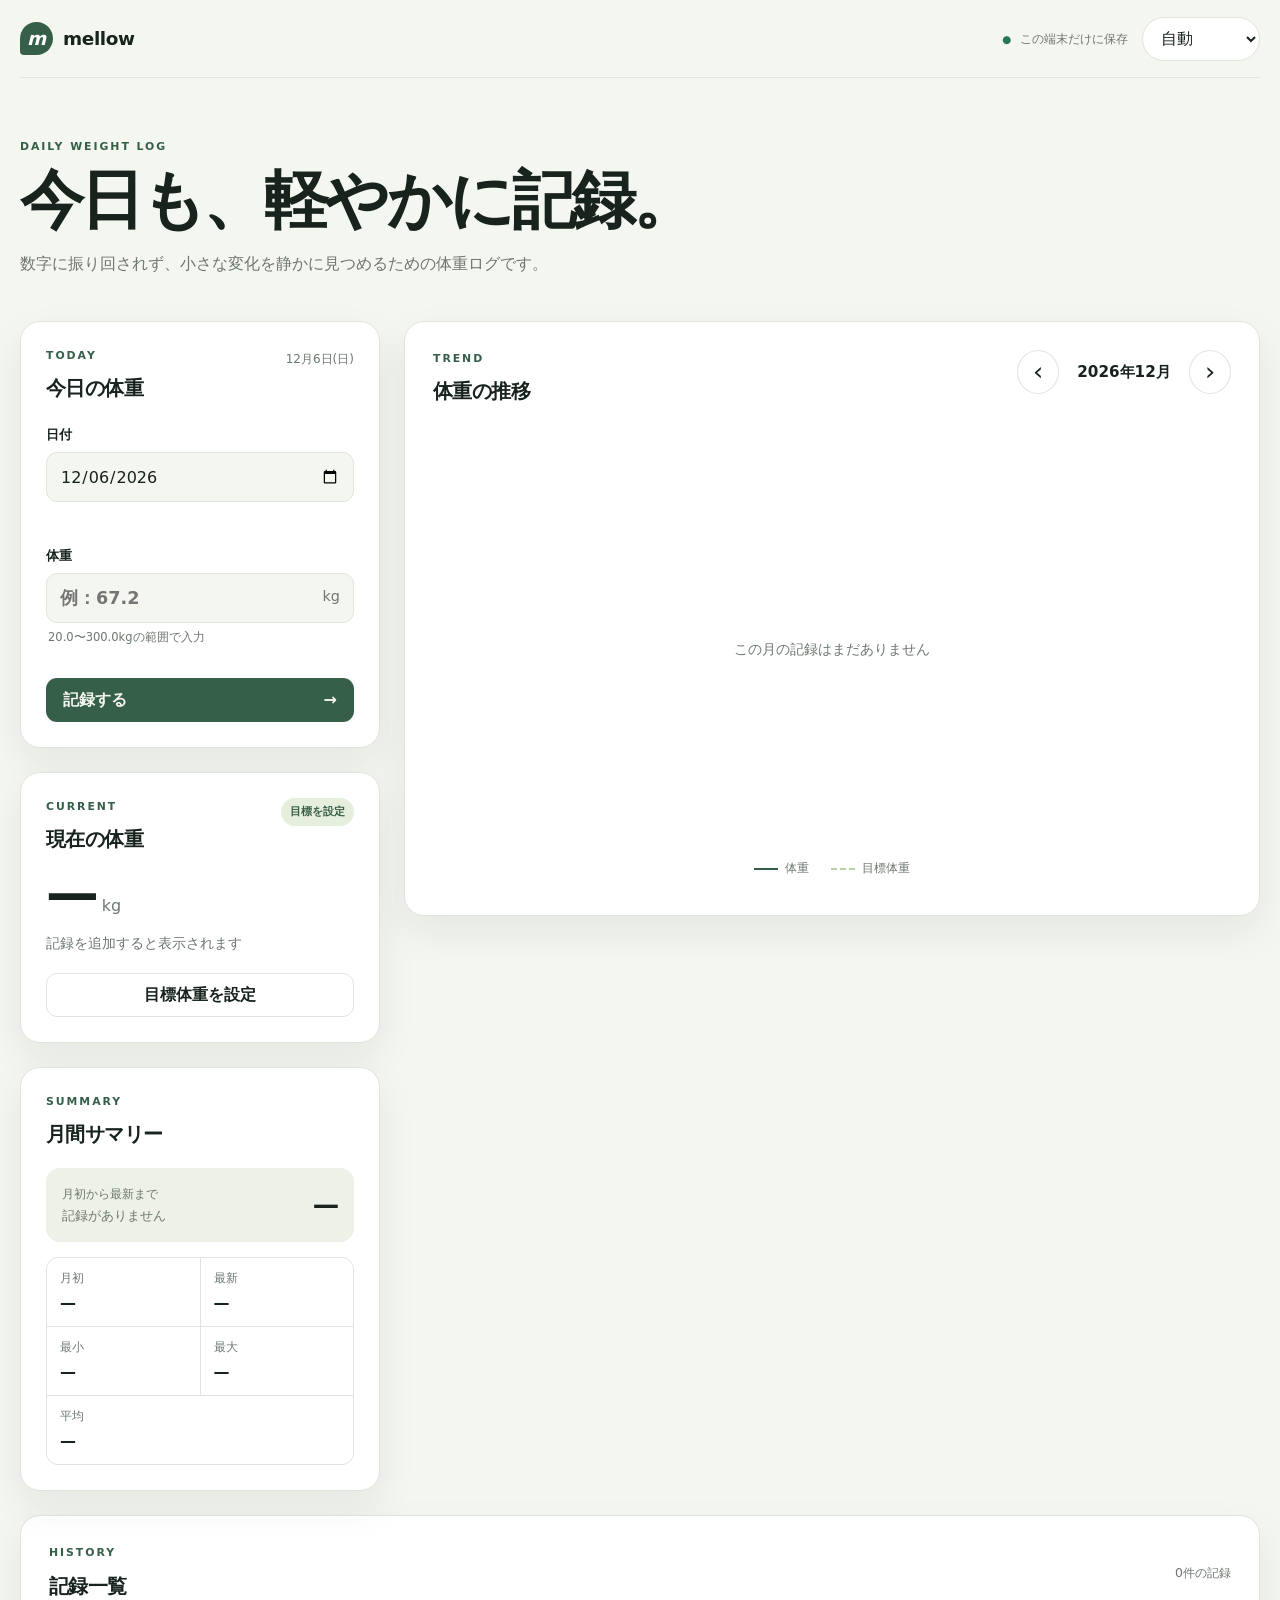
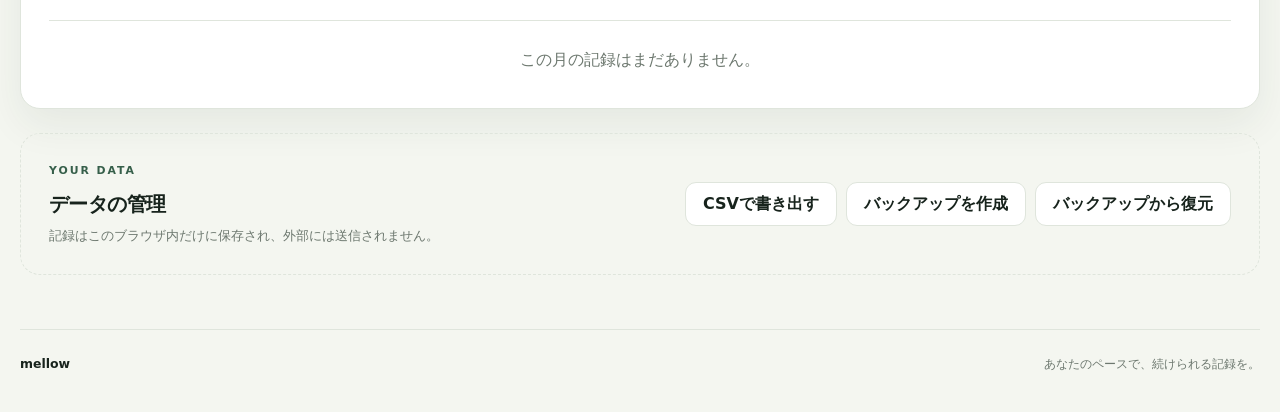
==== index.html @ f6ac151b "Add files via upload" ====
<!doctype html>
<html lang="ja" data-theme="auto">
  <head>
    <meta charset="UTF-8" />
    <meta name="viewport" content="width=device-width, initial-scale=1.0, viewport-fit=cover" />
    <meta name="theme-color" content="#f7f8f3" />
    <meta name="description" content="体重を端末内だけで記録・振り返りできる軽量ライフログアプリ" />
    <meta name="apple-mobile-web-app-capable" content="yes" />
    <meta name="apple-mobile-web-app-status-bar-style" content="default" />
    <meta name="apple-mobile-web-app-title" content="mellow" />
    <title>mellow — 体重記録</title>
    <link rel="icon" href="[data-uri]" />
    <link rel="apple-touch-icon" href="./icons/icon-180.png" />
    <link rel="manifest" href="./manifest.webmanifest" />
    <link rel="stylesheet" href="./styles.css?v=3" />
  </head>
  <body>
    <div class="app-shell">
      <header class="topbar">
        <a class="brand" href="#top" aria-label="mellow ホーム">
          <span class="brand-mark" aria-hidden="true">m</span>
          <span>mellow</span>
        </a>
        <div class="header-actions">
          <span class="local-only"><span aria-hidden="true">●</span> この端末だけに保存</span>
          <label class="theme-control">
            <span class="sr-only">表示テーマ</span>
            <select id="themeSelect" aria-label="表示テーマ">
              <option value="auto">自動</option>
              <option value="light">ライト</option>
              <option value="dark">ダーク</option>
            </select>
          </label>
        </div>
      </header>

      <main id="top">
        <section class="hero" aria-labelledby="pageTitle">
          <p class="eyebrow">DAILY WEIGHT LOG</p>
          <h1 id="pageTitle">今日も、軽やかに記録。</h1>
          <p>数字に振り回されず、小さな変化を静かに見つめるための体重ログです。</p>
        </section>

        <div class="dashboard">
            <section class="card entry-card" aria-labelledby="entryTitle">
              <div class="section-heading">
                <div>
                  <p class="section-kicker">TODAY</p>
                  <h2 id="entryTitle">今日の体重</h2>
                </div>
                <span class="today-badge" id="todayBadge"></span>
              </div>
              <form id="weightForm" novalidate>
                <div class="field">
                  <label for="dateInput">日付</label>
                  <input id="dateInput" name="date" type="date" required />
                  <p class="field-error" id="dateError" role="alert"></p>
                </div>
                <div class="field">
                  <label for="weightInput">体重</label>
                  <div class="unit-input">
                    <input id="weightInput" name="weight" type="number" inputmode="decimal" min="20" max="300" step="0.1" placeholder="例：67.2" required aria-describedby="weightHint weightError" />
                    <span>kg</span>
                  </div>
                  <p class="field-hint" id="weightHint">20.0〜300.0kgの範囲で入力</p>
                  <p class="field-error" id="weightError" role="alert"></p>
                </div>
                <button class="primary-button" type="submit" id="submitButton">記録する <span aria-hidden="true">→</span></button>
                <button class="text-button hidden" type="button" id="cancelEditButton">編集をキャンセル</button>
              </form>
            </section>

            <section class="card current-card" aria-labelledby="currentTitle">
              <div class="section-heading compact">
                <div>
                  <p class="section-kicker">CURRENT</p>
                  <h2 id="currentTitle">現在の体重</h2>
                </div>
                <span class="status-pill" id="goalStatus">目標を設定</span>
              </div>
              <div class="current-value"><strong id="currentWeight">—</strong><span>kg</span></div>
              <p class="goal-distance" id="goalDistance">記録を追加すると表示されます</p>
              <button class="secondary-button" type="button" id="openGoalButton">目標体重を設定</button>
            </section>

            <section class="card summary-card" aria-labelledby="summaryTitle">
              <div class="section-heading compact">
                <div>
                  <p class="section-kicker">SUMMARY</p>
                  <h2 id="summaryTitle">月間サマリー</h2>
                </div>
              </div>
              <div class="change-block neutral" id="changeBlock">
                <span>月初から最新まで</span>
                <strong id="changeValue">—</strong>
                <small id="changeRoute">記録がありません</small>
              </div>
              <dl class="summary-grid">
                <div><dt>月初</dt><dd id="firstWeight">—</dd></div>
                <div><dt>最新</dt><dd id="latestWeight">—</dd></div>
                <div><dt>最小</dt><dd id="minWeight">—</dd></div>
                <div><dt>最大</dt><dd id="maxWeight">—</dd></div>
                <div class="wide"><dt>平均</dt><dd id="avgWeight">—</dd></div>
              </dl>
            </section>
            <section class="card chart-card" aria-labelledby="chartTitle">
              <div class="chart-header">
                <div>
                  <p class="section-kicker">TREND</p>
                  <h2 id="chartTitle">体重の推移</h2>
                </div>
                <nav class="month-nav" aria-label="表示月の変更">
                  <button type="button" id="prevMonth" aria-label="前月を表示">‹</button>
                  <strong id="monthLabel" aria-live="polite"></strong>
                  <button type="button" id="nextMonth" aria-label="翌月を表示">›</button>
                </nav>
              </div>
              <div class="chart-wrap">
                <canvas id="weightChart" role="img" aria-label="選択月の体重推移グラフ"></canvas>
                <div class="chart-empty hidden" id="chartEmpty">この月の記録はまだありません</div>
              </div>
              <div class="chart-legend" aria-hidden="true"><span><i class="legend-line"></i>体重</span><span><i class="legend-dash"></i>目標体重</span></div>
            </section>
        </div>

        <section class="card records-card" aria-labelledby="recordsTitle">
          <div class="records-header">
            <div>
              <p class="section-kicker">HISTORY</p>
              <h2 id="recordsTitle">記録一覧</h2>
            </div>
            <span id="recordCount">0件の記録</span>
          </div>
          <div id="recordsList" class="records-list"></div>
          <p id="recordsEmpty" class="empty-message">この月の記録はまだありません。</p>
        </section>

        <section class="data-section" aria-labelledby="dataTitle">
          <div>
            <p class="section-kicker">YOUR DATA</p>
            <h2 id="dataTitle">データの管理</h2>
            <p>記録はこのブラウザ内だけに保存され、外部には送信されません。</p>
          </div>
          <div class="data-actions">
            <button class="secondary-button" type="button" id="exportCsvButton">CSVで書き出す</button>
            <button class="secondary-button" type="button" id="backupButton">バックアップを作成</button>
            <label class="secondary-button file-button">バックアップから復元<input id="restoreInput" type="file" accept="application/json,.json" /></label>
          </div>
        </section>
      </main>
      <footer><span>mellow</span><p>あなたのペースで、続けられる記録を。</p></footer>
    </div>

    <dialog id="goalDialog" aria-labelledby="goalDialogTitle">
      <form method="dialog" id="goalForm">
        <div class="dialog-heading"><div><p class="section-kicker">GOAL</p><h2 id="goalDialogTitle">目標体重を設定</h2></div><button value="cancel" class="icon-button" aria-label="閉じる">×</button></div>
        <div class="field"><label for="goalInput">目標体重</label><div class="unit-input"><input id="goalInput" type="number" inputmode="decimal" min="20" max="300" step="0.1" placeholder="例：63.0" /><span>kg</span></div><p class="field-error" id="goalError" role="alert"></p></div>
        <div class="dialog-actions"><button type="button" class="text-button" id="removeGoalButton">目標を削除</button><button type="submit" class="primary-button" value="save">保存する</button></div>
      </form>
    </dialog>

    <dialog id="deleteDialog" aria-labelledby="deleteDialogTitle">
      <form method="dialog">
        <h2 id="deleteDialogTitle">この記録を削除しますか？</h2>
        <p id="deleteDescription"></p>
        <div class="dialog-actions"><button value="cancel" class="secondary-button">キャンセル</button><button value="confirm" class="danger-button" id="confirmDeleteButton">削除する</button></div>
      </form>
    </dialog>
    <div class="toast" id="toast" role="status" aria-live="polite"></div>
    <script src="./app.js?v=3" defer></script>
  </body>
</html>
---- styles.css ----
:root {
  color-scheme: light;
  --bg: #f4f6f0;
  --surface: #ffffff;
  --surface-soft: #edf1e8;
  --ink: #17231c;
  --muted: #6d786f;
  --line: #dfe5dc;
  --accent: #365f4a;
  --accent-2: #b9d2a5;
  --accent-soft: #e6efdc;
  --good: #28765a;
  --bad: #bd5b4b;
  --shadow: 0 16px 40px rgba(31, 52, 40, 0.07);
}

[data-theme="dark"] {
  color-scheme: dark;
  --bg: #111714;
  --surface: #1a231e;
  --surface-soft: #222e27;
  --ink: #edf2ed;
  --muted: #a7b2aa;
  --line: #344139;
  --accent: #acd097;
  --accent-2: #739465;
  --accent-soft: #293a2e;
  --good: #83d6b4;
  --bad: #f09a8a;
  --shadow: 0 18px 45px rgba(0, 0, 0, 0.22);
}

@media (prefers-color-scheme: dark) {
  [data-theme="auto"] {
    color-scheme: dark;
    --bg: #111714; --surface: #1a231e; --surface-soft: #222e27; --ink: #edf2ed;
    --muted: #a7b2aa; --line: #344139; --accent: #acd097; --accent-2: #739465;
    --accent-soft: #293a2e; --good: #83d6b4; --bad: #f09a8a; --shadow: 0 18px 45px rgba(0,0,0,.22);
  }
}

* { box-sizing: border-box; }
html { scroll-behavior: smooth; }
body { margin: 0; background: var(--bg); color: var(--ink); font-family: Inter, "Noto Sans JP", "Hiragino Sans", "Yu Gothic", system-ui, sans-serif; font-size: 16px; line-height: 1.6; }
button, input, select { font: inherit; }
button, select, .file-button { min-height: 44px; }
button, .file-button { cursor: pointer; }
button:focus-visible, input:focus-visible, select:focus-visible, .file-button:focus-within { outline: 3px solid color-mix(in srgb, var(--accent) 45%, transparent); outline-offset: 2px; }
.sr-only { position: absolute; width: 1px; height: 1px; padding: 0; margin: -1px; overflow: hidden; clip: rect(0,0,0,0); white-space: nowrap; border: 0; }
.hidden { display: none !important; }

.app-shell { width: min(1240px, calc(100% - 40px)); margin: 0 auto; }
.topbar { min-height: 78px; display: flex; align-items: center; justify-content: space-between; border-bottom: 1px solid var(--line); }
.brand { display: inline-flex; align-items: center; gap: 10px; color: var(--ink); text-decoration: none; font-weight: 700; font-size: 1.15rem; letter-spacing: -.02em; }
.brand-mark { display: grid; place-items: center; width: 33px; height: 33px; border-radius: 50% 50% 50% 12%; color: #fff; background: var(--accent); font-style: italic; }
.header-actions { display: flex; align-items: center; gap: 14px; }
.local-only { font-size: .78rem; color: var(--muted); }
.local-only span { color: var(--good); font-size: .65rem; margin-right: 5px; }
.theme-control select { border: 1px solid var(--line); border-radius: 999px; padding: 0 34px 0 14px; color: var(--ink); background: var(--surface); }

.hero { padding: 60px 0 44px; max-width: 690px; }
.eyebrow, .section-kicker { margin: 0 0 8px; color: var(--accent); font-size: .68rem; font-weight: 700; letter-spacing: .18em; }
.hero h1 { margin: 0 0 12px; font-size: clamp(2.1rem, 5vw, 4rem); line-height: 1.18; letter-spacing: -.055em; }
.hero > p:last-child { margin: 0; color: var(--muted); font-size: 1.02rem; }

.dashboard { display: grid; grid-template-columns: minmax(300px, 360px) minmax(0, 1fr); gap: 24px; align-items: start; }
.entry-card { grid-column: 1; grid-row: 1; }
.current-card { grid-column: 1; grid-row: 2; }
.summary-card { grid-column: 1; grid-row: 3; }
.chart-card { grid-column: 2; grid-row: 1 / span 3; }
.card { background: var(--surface); border: 1px solid var(--line); border-radius: 20px; box-shadow: var(--shadow); }
.entry-card, .current-card, .summary-card { padding: 25px; }
.section-heading, .chart-header, .records-header, .dialog-heading { display: flex; justify-content: space-between; align-items: flex-start; gap: 16px; }
.section-heading h2, .chart-header h2, .records-header h2, .data-section h2, dialog h2 { margin: 0; font-size: 1.25rem; letter-spacing: -.03em; }
.today-badge { font-size: .75rem; color: var(--muted); padding-top: 3px; }
.field { margin-top: 20px; }
.field label { display: block; margin-bottom: 7px; font-size: .82rem; font-weight: 600; }
input { width: 100%; height: 50px; border: 1px solid var(--line); border-radius: 11px; padding: 0 13px; background: var(--bg); color: var(--ink); transition: border-color .2s, box-shadow .2s; }
input:focus { border-color: var(--accent); box-shadow: 0 0 0 3px color-mix(in srgb, var(--accent) 12%, transparent); outline: 0; }
.unit-input { position: relative; }
.unit-input input { padding-right: 50px; font-size: 1.1rem; font-weight: 600; }
.unit-input span { position: absolute; right: 14px; top: 12px; color: var(--muted); font-size: .9rem; }
.field-hint, .field-error { min-height: 18px; margin: 5px 2px 0; font-size: .72rem; }
.field-hint { color: var(--muted); }
.field-error { color: var(--bad); font-weight: 600; }
.primary-button, .secondary-button, .danger-button, .text-button, .icon-button { border: 0; border-radius: 11px; padding: 0 17px; font-weight: 600; }
.primary-button { width: 100%; margin-top: 8px; display: flex; align-items: center; justify-content: space-between; background: var(--accent); color: var(--bg); }
.secondary-button { border: 1px solid var(--line); background: var(--surface); color: var(--ink); }
.danger-button { background: var(--bad); color: white; }
.text-button { background: transparent; color: var(--muted); }
#cancelEditButton { width: 100%; margin-top: 4px; }
.status-pill { border-radius: 999px; padding: 5px 9px; background: var(--accent-soft); color: var(--accent); font-size: .7rem; font-weight: 700; }
.current-value { margin: 12px 0 0; line-height: 1; }
.current-value strong { font-size: 3.3rem; letter-spacing: -.06em; }
.current-value span { margin-left: 6px; color: var(--muted); }
.goal-distance { margin: 12px 0 18px; color: var(--muted); font-size: .88rem; }
.current-card .secondary-button { width: 100%; }

.change-block { margin: 18px 0 15px; padding: 16px; border-radius: 14px; background: var(--surface-soft); display: grid; grid-template-columns: 1fr auto; align-items: end; }
.change-block span { font-size: .74rem; color: var(--muted); }
.change-block strong { grid-row: span 2; font-size: 1.65rem; letter-spacing: -.04em; }
.change-block small { color: var(--muted); }
.change-block.loss strong { color: var(--good); }
.change-block.gain strong { color: var(--bad); }
.summary-grid { margin: 0; display: grid; grid-template-columns: 1fr 1fr; gap: 1px; background: var(--line); border: 1px solid var(--line); border-radius: 12px; overflow: hidden; }
.summary-grid div { background: var(--surface); padding: 11px 13px; }
.summary-grid .wide { grid-column: 1 / -1; }
.summary-grid dt { color: var(--muted); font-size: .72rem; }
.summary-grid dd { margin: 2px 0 0; font-weight: 700; }

.chart-card { padding: 28px; min-height: 595px; }
.month-nav { display: grid; grid-template-columns: 42px minmax(120px, auto) 42px; align-items: center; gap: 5px; }
.month-nav button { border: 1px solid var(--line); border-radius: 50%; background: var(--surface); color: var(--ink); font-size: 1.6rem; line-height: 1; }
.month-nav strong { text-align: center; font-size: .95rem; }
.chart-wrap { position: relative; height: 420px; margin-top: 32px; }
#weightChart { width: 100%; height: 100%; display: block; }
.chart-empty { position: absolute; inset: 0; display: grid; place-items: center; color: var(--muted); font-size: .9rem; }
.chart-legend { display: flex; justify-content: center; gap: 22px; color: var(--muted); font-size: .72rem; }
.chart-legend span { display: flex; align-items: center; gap: 7px; }
.chart-legend i { width: 24px; height: 0; border-top: 2px solid var(--accent); }
.chart-legend .legend-dash { border-top-style: dashed; border-color: var(--accent-2); }

.records-card { margin-top: 24px; padding: 28px; }
.records-header { align-items: center; padding-bottom: 18px; border-bottom: 1px solid var(--line); }
.records-header > span { color: var(--muted); font-size: .78rem; }
.record-row { display: grid; grid-template-columns: 1fr auto auto; gap: 18px; align-items: center; padding: 17px 4px; border-bottom: 1px solid var(--line); }
.record-date { display: flex; align-items: baseline; gap: 10px; }
.record-date strong { min-width: 44px; font-size: 1.3rem; }
.record-date span { color: var(--muted); font-size: .78rem; }
.record-weight { font-size: 1.16rem; font-weight: 700; }
.record-actions { display: flex; gap: 6px; }
.record-actions button { min-width: 48px; border: 0; background: transparent; color: var(--muted); font-size: .8rem; }
.record-actions .delete { color: var(--bad); }
.empty-message { margin: 26px 0 8px; text-align: center; color: var(--muted); }

.data-section { margin: 24px 0 54px; padding: 28px; display: flex; justify-content: space-between; align-items: center; gap: 28px; border: 1px dashed var(--line); border-radius: 20px; }
.data-section p:last-child { margin: 5px 0 0; color: var(--muted); font-size: .82rem; }
.data-actions { display: flex; flex-wrap: wrap; justify-content: flex-end; gap: 9px; }
.file-button { display: inline-flex; align-items: center; padding: 0 17px; }
.file-button input { position: absolute; width: 1px; height: 1px; opacity: 0; pointer-events: none; }
footer { padding: 24px 0 38px; display: flex; justify-content: space-between; border-top: 1px solid var(--line); color: var(--muted); font-size: .78rem; }
footer span { color: var(--ink); font-weight: 700; }
footer p { margin: 0; }

dialog { width: min(440px, calc(100% - 32px)); border: 1px solid var(--line); border-radius: 20px; padding: 26px; background: var(--surface); color: var(--ink); box-shadow: 0 24px 80px rgba(0,0,0,.25); }
dialog::backdrop { background: rgba(14, 24, 18, .55); backdrop-filter: blur(4px); }
.icon-button { width: 44px; padding: 0; background: var(--surface-soft); color: var(--muted); font-size: 1.5rem; }
.dialog-actions { margin-top: 24px; display: flex; justify-content: flex-end; gap: 9px; }
.dialog-actions .primary-button { width: auto; margin: 0; }
.toast { position: fixed; left: 50%; bottom: calc(24px + env(safe-area-inset-bottom, 0px)); z-index: 10; transform: translate(-50%, 20px); padding: 11px 18px; border-radius: 999px; background: var(--ink); color: var(--bg); font-size: .82rem; box-shadow: var(--shadow); opacity: 0; pointer-events: none; transition: .25s ease; }
.toast.show { opacity: 1; transform: translate(-50%, 0); }

@media (max-width: 820px) {
  .app-shell { width: min(100% - 28px, 680px); }
  .topbar { min-height: 68px; }
  .local-only { display: none; }
  .hero { padding: 38px 2px 30px; }
  .hero h1 { font-size: 2.35rem; }
  .dashboard { display: flex; flex-direction: column; align-items: stretch; gap: 18px; }
  .entry-card, .current-card, .summary-card, .chart-card { width: auto; min-width: 0; align-self: stretch; grid-column: auto; grid-row: auto; }
  .entry-card { order: 1; }
  .current-card { order: 2; }
  .chart-card { order: 3; }
  .summary-card { order: 4; }
  .records-card { order: 5; }
  .chart-card { width: 100%; min-height: 455px; padding: 22px 17px; }
  .chart-wrap { height: 310px; margin-top: 22px; }
  .month-nav { grid-template-columns: 40px minmax(104px, auto) 40px; }
  .records-card { margin-top: 18px; padding: 22px 18px; }
  .data-section { flex-direction: column; align-items: stretch; }
  .data-actions { justify-content: stretch; }
  .data-actions > * { flex: 1 1 100%; justify-content: center; text-align: center; }
}

@supports (padding: env(safe-area-inset-left)) {
  body { padding-left: env(safe-area-inset-left); padding-right: env(safe-area-inset-right); }
  .topbar { padding-top: env(safe-area-inset-top); }
  footer { padding-bottom: calc(38px + env(safe-area-inset-bottom)); }
}

@media (max-width: 480px) {
  .app-shell { width: calc(100% - 22px); }
  .topbar { min-height: 62px; }
  .brand { gap: 8px; font-size: 1rem; }
  .brand-mark { width: 30px; height: 30px; }
  .theme-control select { max-width: 104px; padding-left: 12px; }
  .hero { padding: 30px 2px 25px; }
  .hero h1 { font-size: 2rem; }
  .hero > p:last-child { font-size: .94rem; }
  .entry-card, .current-card, .summary-card { padding: 21px 18px; }
  .card { border-radius: 17px; }
  .chart-header { display: block; }
  .month-nav { margin-top: 16px; width: 100%; grid-template-columns: 44px 1fr 44px; }
  .chart-card { min-height: 420px; padding: 21px 14px 17px; }
  .chart-wrap { height: 280px; margin-top: 18px; }
  .chart-legend { margin-top: 3px; }
  .current-value strong { font-size: 3rem; }
  .records-header { gap: 10px; }
  .record-row { grid-template-columns: 1fr auto; gap: 8px 14px; }
  .record-actions { grid-column: 1 / -1; justify-content: flex-end; }
  .record-actions button { min-height: 42px; }
  footer { display: block; }
  footer p { margin-top: 4px; }
}

@media (max-width: 350px) {
  .app-shell { width: calc(100% - 16px); }
  .hero h1 { font-size: 1.75rem; }
  .entry-card, .current-card, .summary-card, .records-card { padding-left: 15px; padding-right: 15px; }
  .section-heading { gap: 8px; }
  .status-pill { max-width: 112px; text-align: center; }
  .change-block { grid-template-columns: 1fr; }
  .change-block strong { grid-row: auto; margin: 4px 0; }
}

@media (prefers-reduced-motion: reduce) { *, *::before, *::after { scroll-behavior: auto !important; transition: none !important; } }
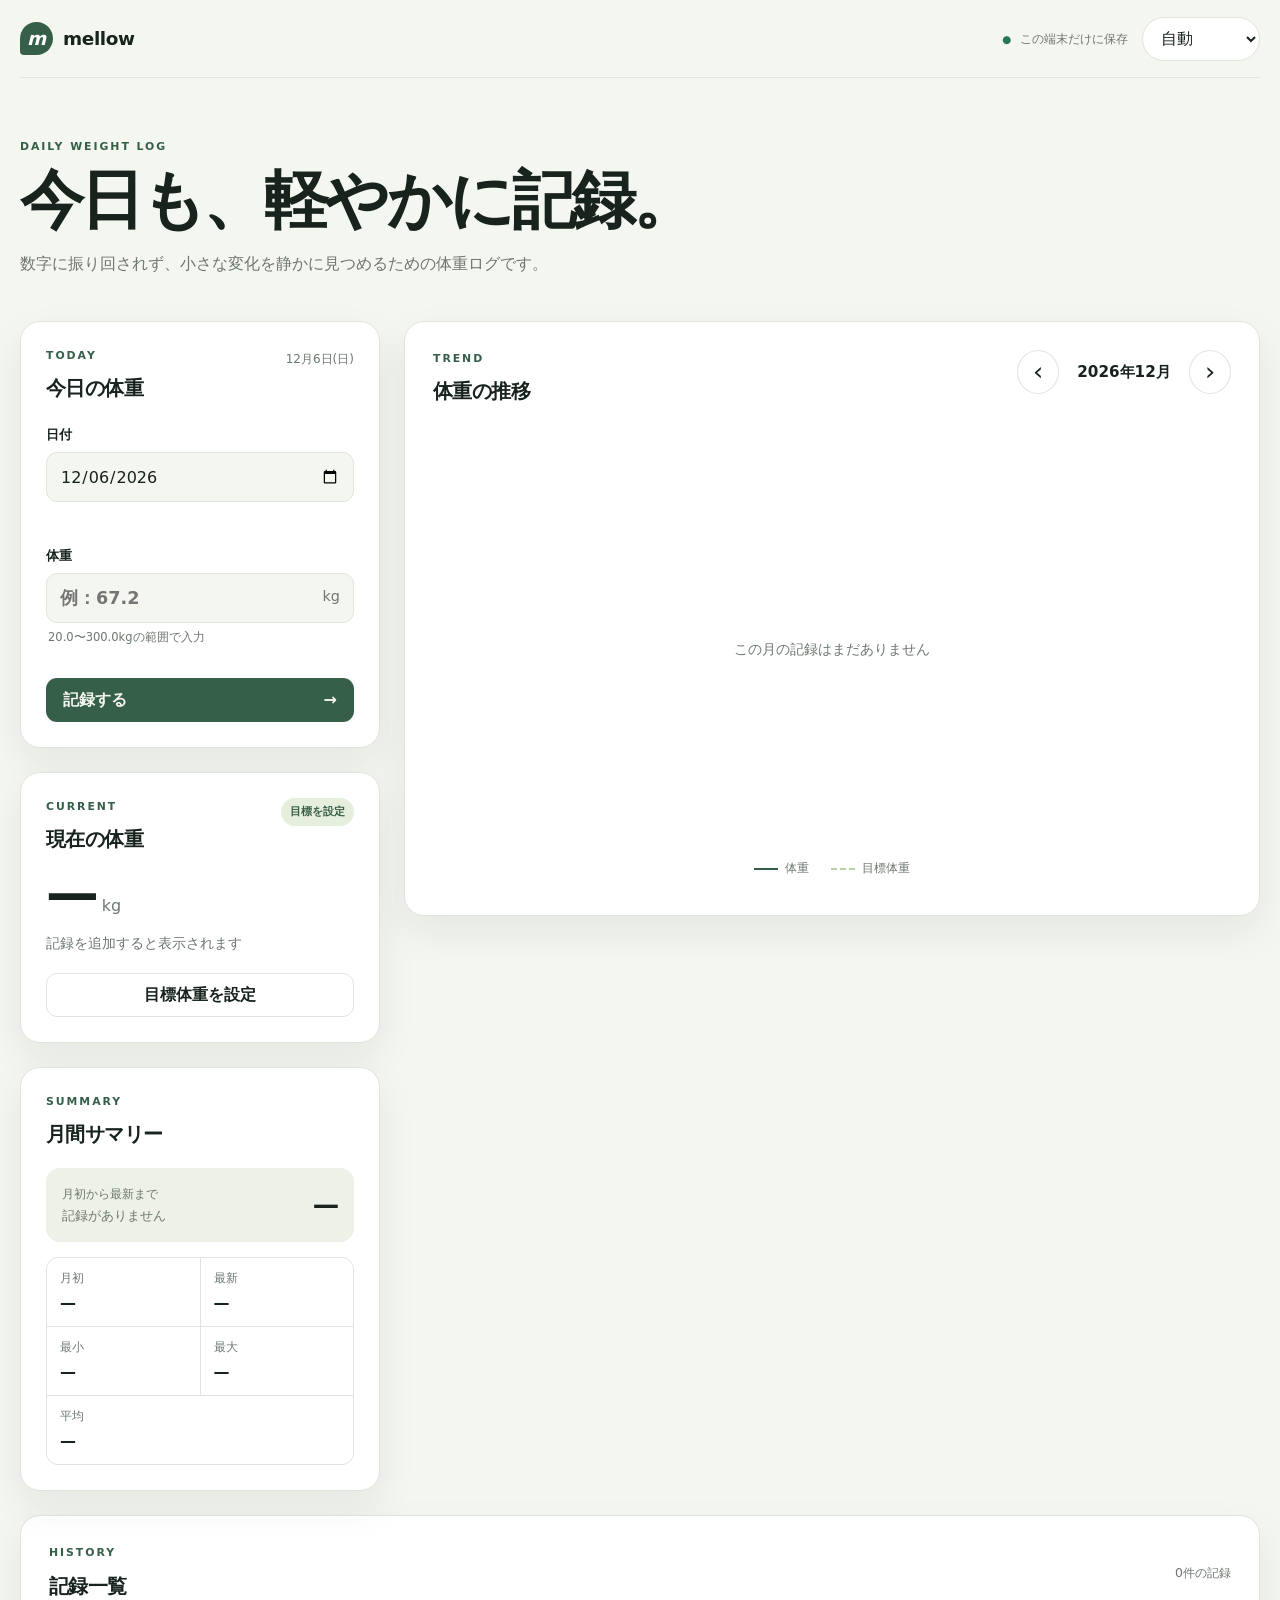
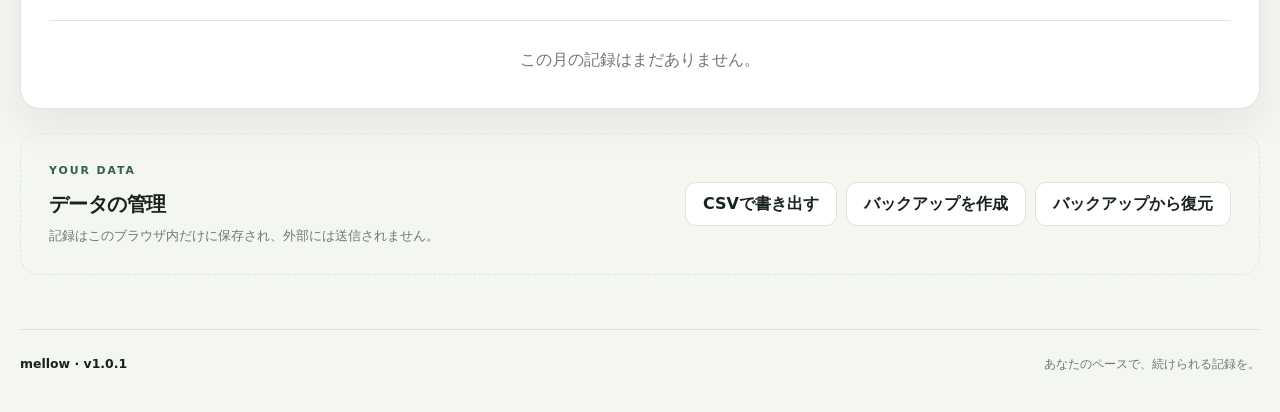
==== commit 4814bd1d: "バージョン表示を追加する（v1.0.1）" ====
--- a/index.html
+++ b/index.html
@@ -148,7 +148,7 @@
           </div>
         </section>
       </main>
-      <footer><span>mellow</span><p>あなたのペースで、続けられる記録を。</p></footer>
+      <footer><span>mellow · v1.0.1</span><p>あなたのペースで、続けられる記録を。</p></footer>
     </div>
 
     <dialog id="goalDialog" aria-labelledby="goalDialogTitle">
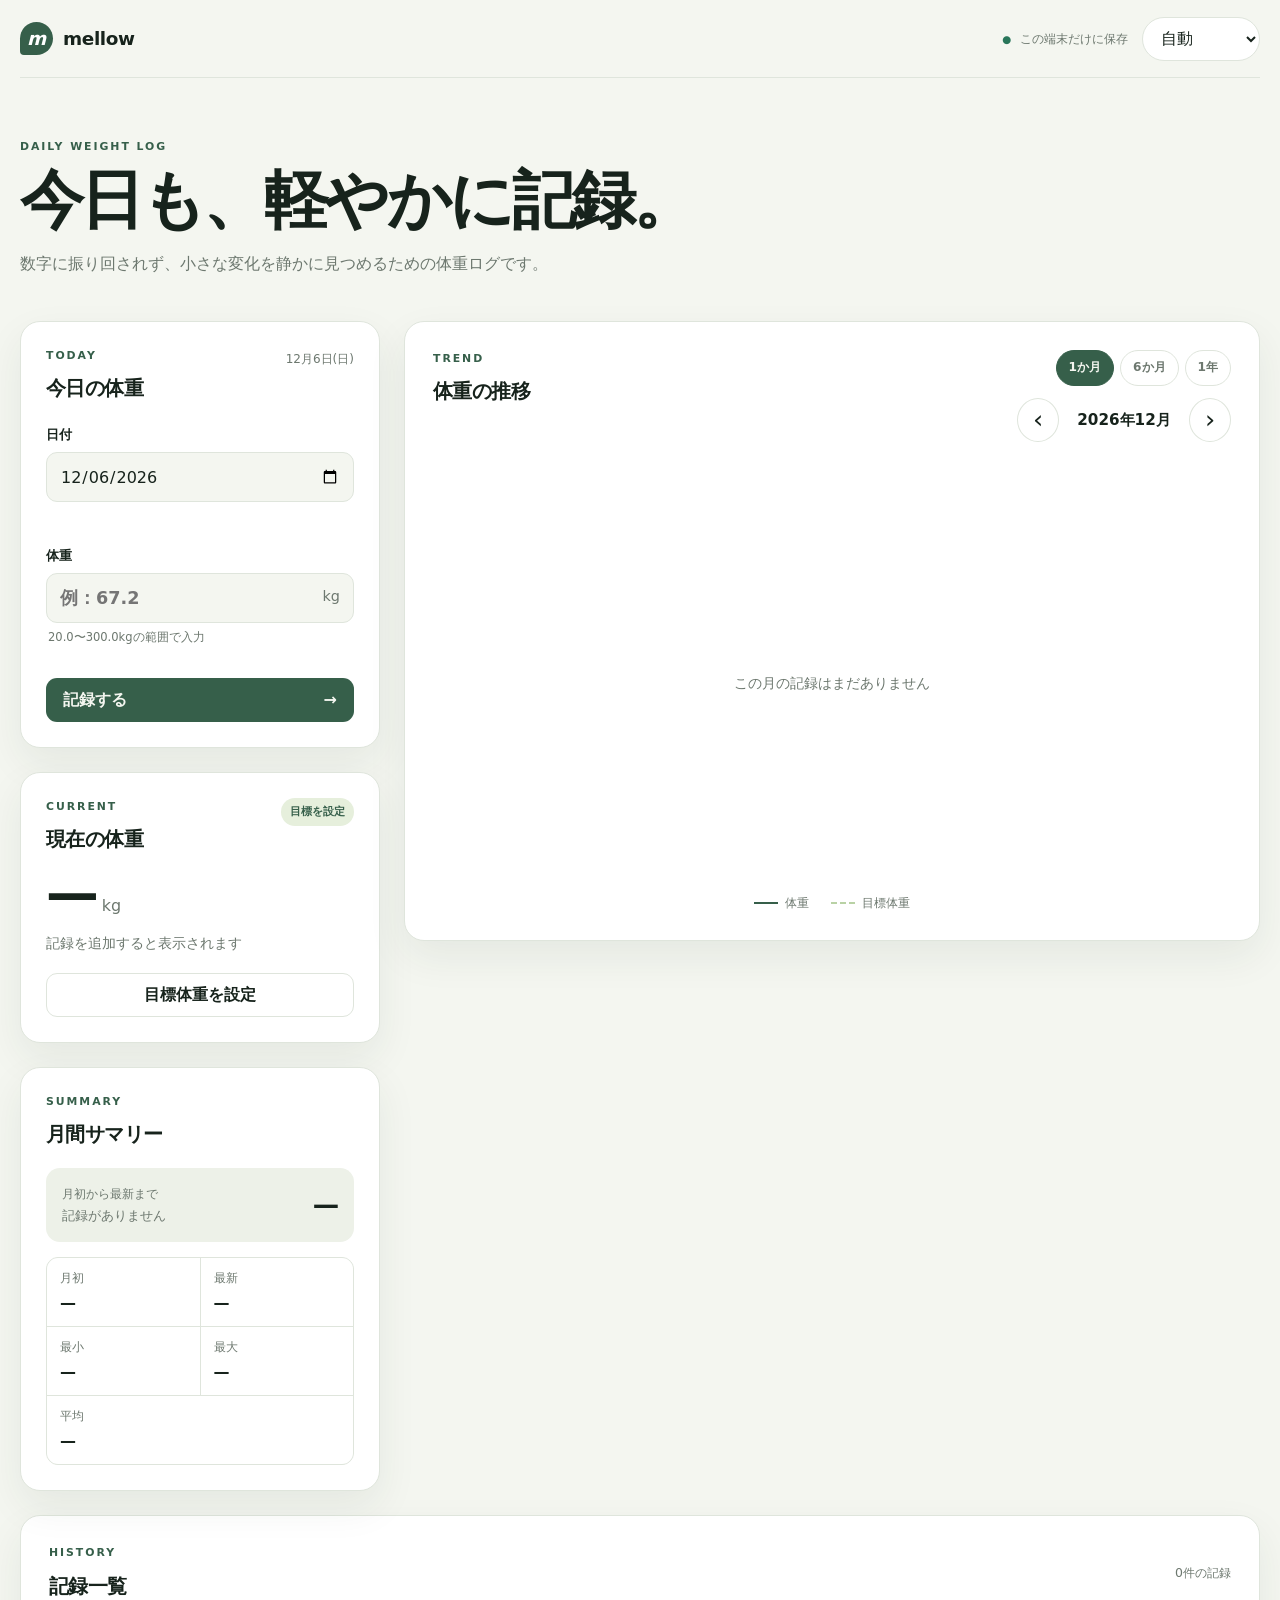
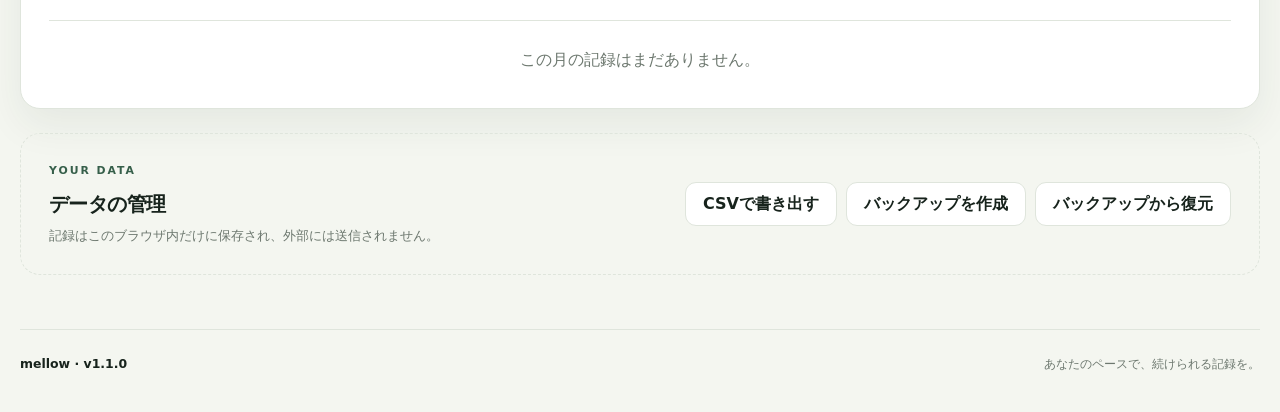
==== commit 525c5151: "体重グラフの表示期間と目盛りを改善（v1.1.0）" ====
--- a/index.html
+++ b/index.html
@@ -12,7 +12,7 @@
     <link rel="icon" href="[data-uri]" />
     <link rel="apple-touch-icon" href="./icons/icon-180.png" />
     <link rel="manifest" href="./manifest.webmanifest" />
-    <link rel="stylesheet" href="./styles.css?v=3" />
+    <link rel="stylesheet" href="./styles.css?v=4" />
   </head>
   <body>
     <div class="app-shell">
@@ -109,11 +109,18 @@
                   <p class="section-kicker">TREND</p>
                   <h2 id="chartTitle">体重の推移</h2>
                 </div>
-                <nav class="month-nav" aria-label="表示月の変更">
-                  <button type="button" id="prevMonth" aria-label="前月を表示">‹</button>
-                  <strong id="monthLabel" aria-live="polite"></strong>
-                  <button type="button" id="nextMonth" aria-label="翌月を表示">›</button>
-                </nav>
+                <div class="chart-controls">
+                  <div class="period-tabs" role="group" aria-label="グラフの表示期間">
+                    <button type="button" data-period="month" aria-pressed="true">1か月</button>
+                    <button type="button" data-period="halfYear" aria-pressed="false">6か月</button>
+                    <button type="button" data-period="year" aria-pressed="false">1年</button>
+                  </div>
+                  <nav class="month-nav" aria-label="表示期間の変更">
+                    <button type="button" id="prevMonth" aria-label="前の月を基準に表示">‹</button>
+                    <strong id="monthLabel" aria-live="polite"></strong>
+                    <button type="button" id="nextMonth" aria-label="次の月を基準に表示">›</button>
+                  </nav>
+                </div>
               </div>
               <div class="chart-wrap">
                 <canvas id="weightChart" role="img" aria-label="選択月の体重推移グラフ"></canvas>
@@ -148,7 +155,7 @@
           </div>
         </section>
       </main>
-      <footer><span>mellow · v1.0.1</span><p>あなたのペースで、続けられる記録を。</p></footer>
+      <footer><span>mellow · v1.1.0</span><p>あなたのペースで、続けられる記録を。</p></footer>
     </div>
 
     <dialog id="goalDialog" aria-labelledby="goalDialogTitle">
@@ -167,6 +174,6 @@
       </form>
     </dialog>
     <div class="toast" id="toast" role="status" aria-live="polite"></div>
-    <script src="./app.js?v=3" defer></script>
+    <script src="./app.js?v=4" defer></script>
   </body>
 </html>
--- a/styles.css
+++ b/styles.css
@@ -109,6 +109,10 @@
 .summary-grid dd { margin: 2px 0 0; font-weight: 700; }
 
 .chart-card { padding: 28px; min-height: 595px; }
+.chart-controls { display: flex; flex-direction: column; align-items: flex-end; gap: 12px; }
+.period-tabs { display: flex; gap: 6px; }
+.period-tabs button { min-height: 36px; padding: 0 12px; border: 1px solid var(--line); border-radius: 999px; background: var(--surface); color: var(--muted); font-size: .76rem; font-weight: 700; }
+.period-tabs button[aria-pressed="true"] { border-color: var(--accent); background: var(--accent); color: var(--bg); }
 .month-nav { display: grid; grid-template-columns: 42px minmax(120px, auto) 42px; align-items: center; gap: 5px; }
 .month-nav button { border: 1px solid var(--line); border-radius: 50%; background: var(--surface); color: var(--ink); font-size: 1.6rem; line-height: 1; }
 .month-nav strong { text-align: center; font-size: .95rem; }
@@ -165,6 +169,7 @@
   .records-card { order: 5; }
   .chart-card { width: 100%; min-height: 455px; padding: 22px 17px; }
   .chart-wrap { height: 310px; margin-top: 22px; }
+  .period-tabs button { min-height: 40px; }
   .month-nav { grid-template-columns: 40px minmax(104px, auto) 40px; }
   .records-card { margin-top: 18px; padding: 22px 18px; }
   .data-section { flex-direction: column; align-items: stretch; }
@@ -190,7 +195,10 @@
   .entry-card, .current-card, .summary-card { padding: 21px 18px; }
   .card { border-radius: 17px; }
   .chart-header { display: block; }
-  .month-nav { margin-top: 16px; width: 100%; grid-template-columns: 44px 1fr 44px; }
+  .chart-controls { align-items: stretch; margin-top: 16px; }
+  .period-tabs { width: 100%; }
+  .period-tabs button { flex: 1 1 0; padding: 0 8px; }
+  .month-nav { margin-top: 0; width: 100%; grid-template-columns: 44px 1fr 44px; }
   .chart-card { min-height: 420px; padding: 21px 14px 17px; }
   .chart-wrap { height: 280px; margin-top: 18px; }
   .chart-legend { margin-top: 3px; }
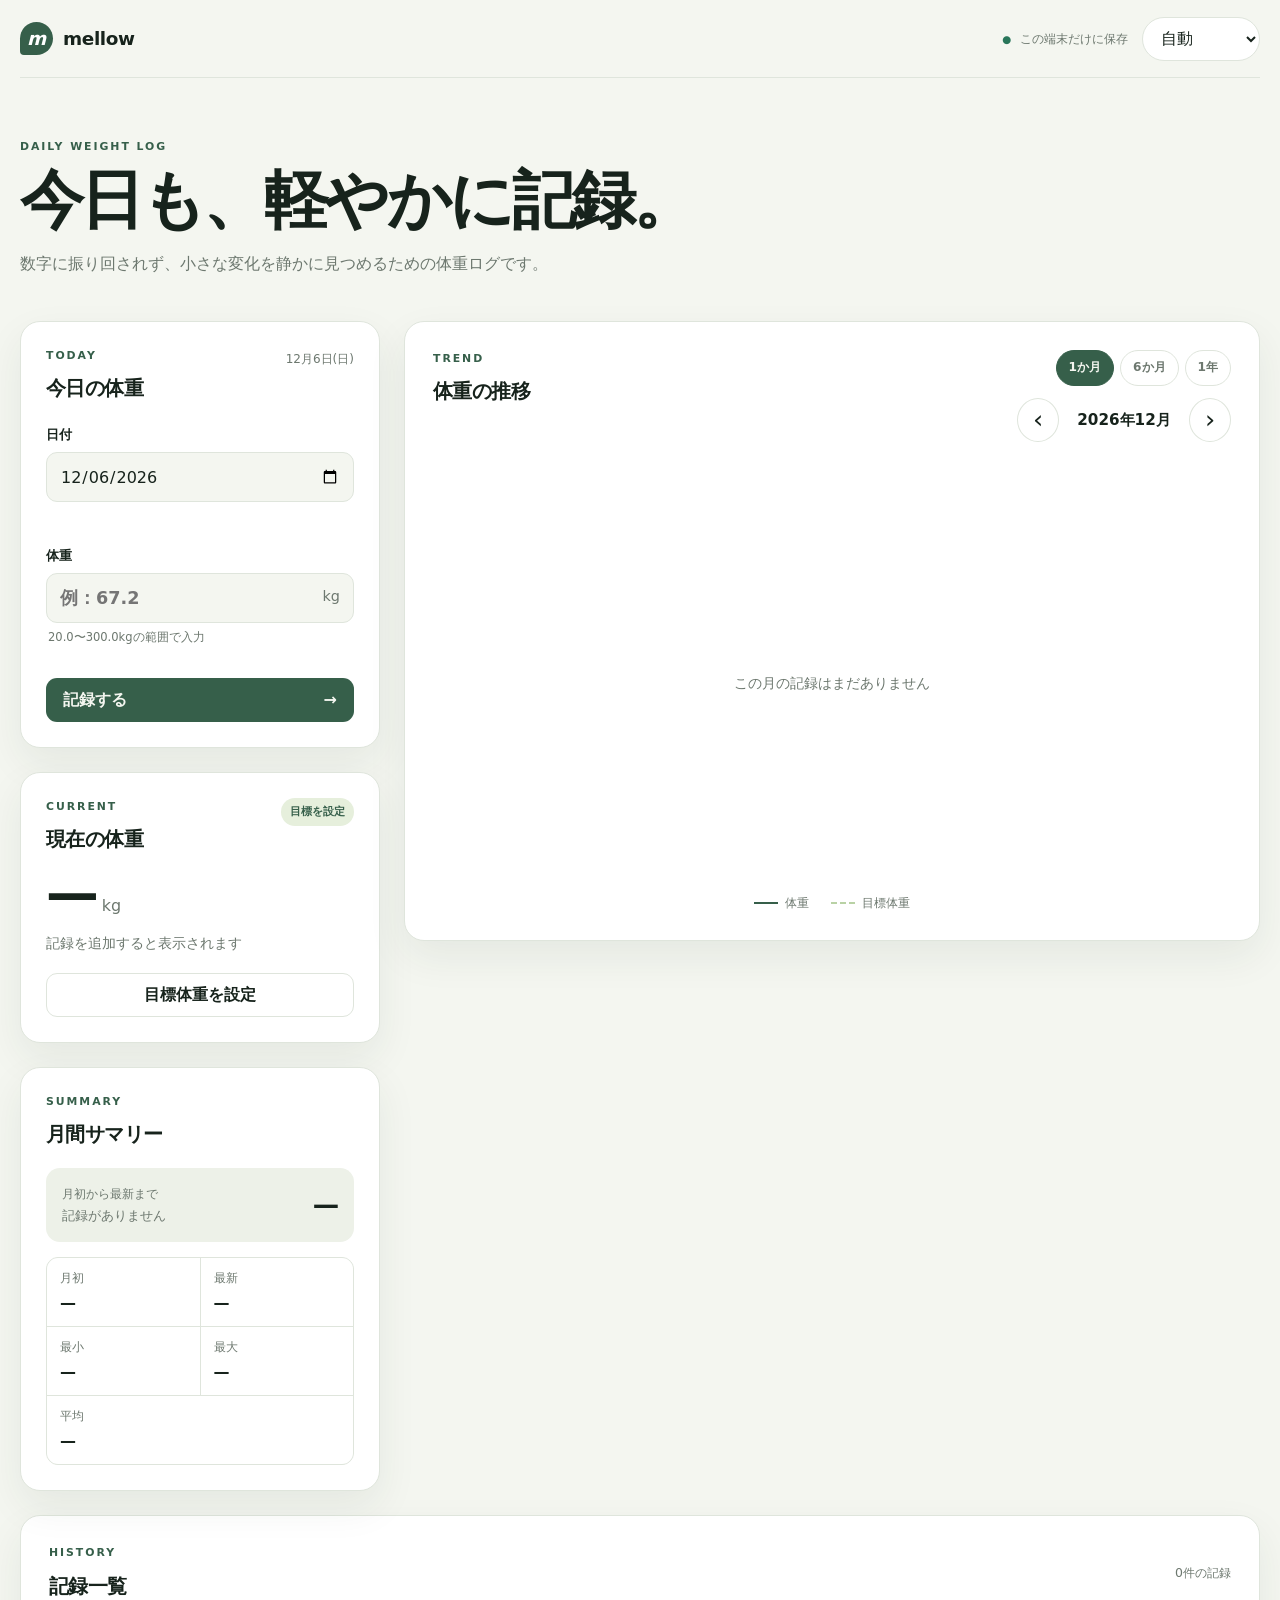
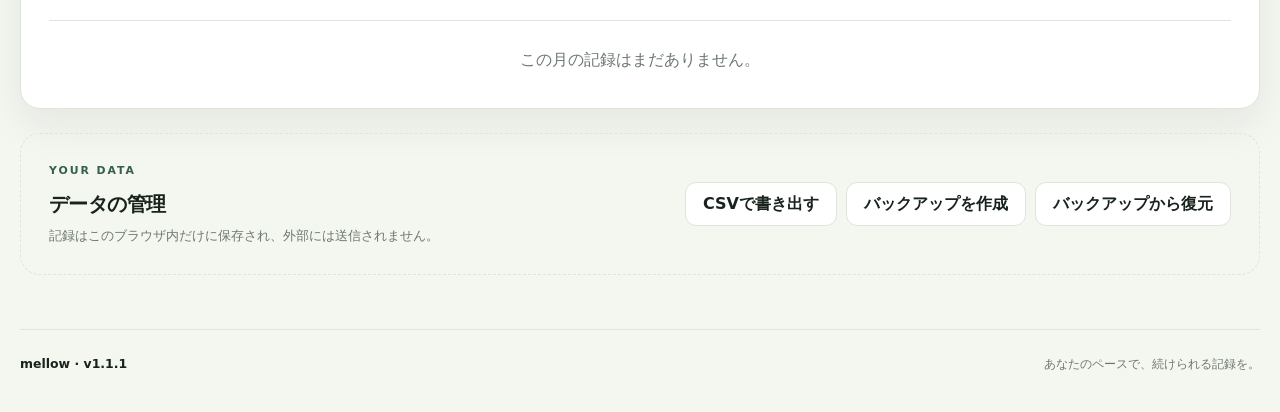
==== commit d7611052: "長期グラフの記録点を見やすく改善（v1.1.1）" ====
--- a/index.html
+++ b/index.html
@@ -155,7 +155,7 @@
           </div>
         </section>
       </main>
-      <footer><span>mellow · v1.1.0</span><p>あなたのペースで、続けられる記録を。</p></footer>
+      <footer><span>mellow · v1.1.1</span><p>あなたのペースで、続けられる記録を。</p></footer>
     </div>
 
     <dialog id="goalDialog" aria-labelledby="goalDialogTitle">
@@ -174,6 +174,6 @@
       </form>
     </dialog>
     <div class="toast" id="toast" role="status" aria-live="polite"></div>
-    <script src="./app.js?v=4" defer></script>
+    <script src="./app.js?v=5" defer></script>
   </body>
 </html>
